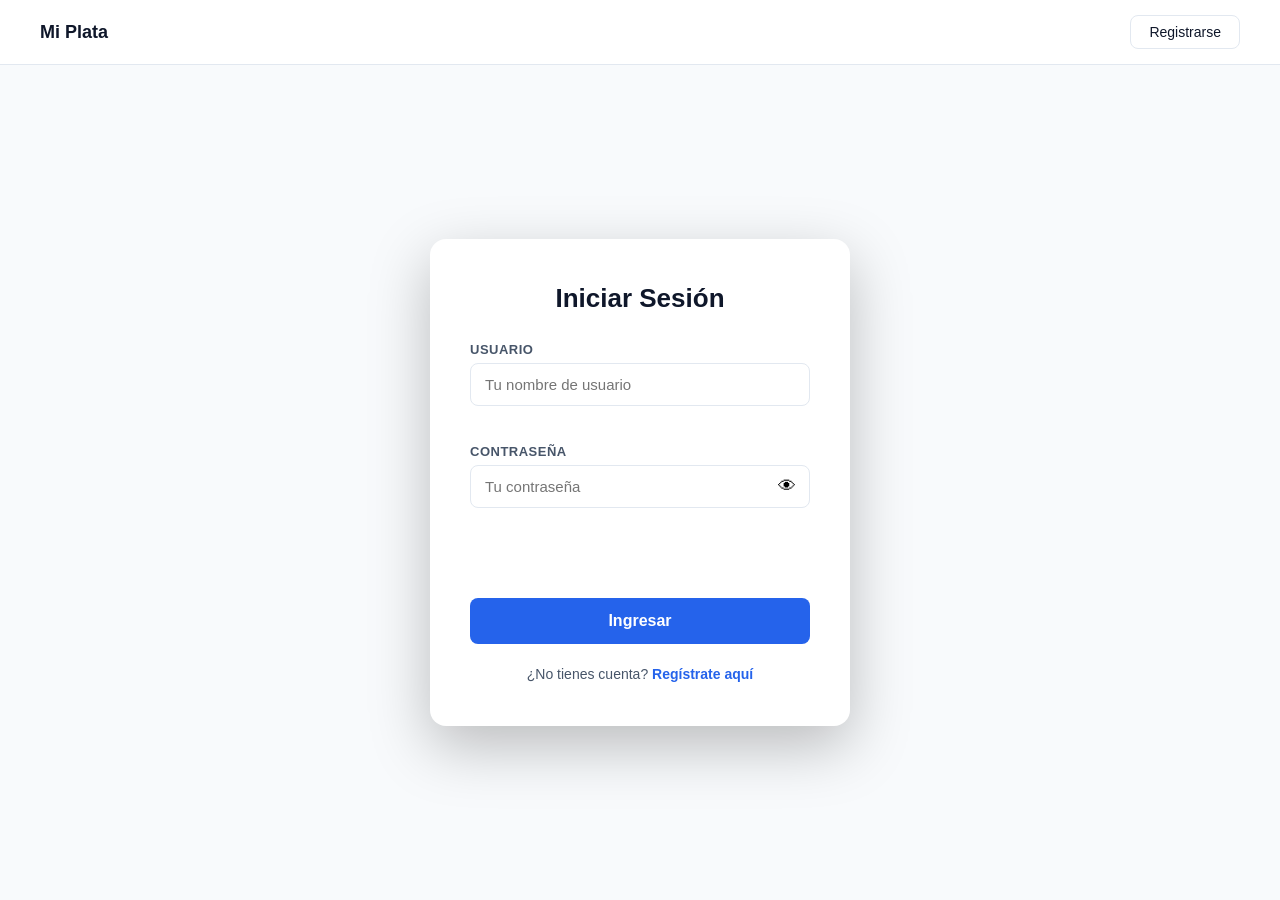
==== Pages/login/login.html @ 141c8330 "App MiPlata" ====
<!DOCTYPE html>
<html lang="es">
<head>
    <meta charset="UTF-8">
    <meta name="viewport" content="width=device-width, initial-scale=1.0">
    <title>Mi Plata - Iniciar Sesión</title>
    <link rel="stylesheet" href="login.css">
</head>
<body>

    <nav>
        <div class="logo"><a href="../index/index.html">Mi Plata</a></div>
        <div class="nav-links">
            <a href="../registro/registro.html">Registrarse</a>
        </div>
    </nav>

    <main>
        <div class="card">
            <h2>Iniciar Sesión</h2>

            <form id="form-login">
                <div class="campo">
                    <label for="usuario">Usuario</label>
                    <input type="text" id="usuario" placeholder="Tu nombre de usuario" required>
                    <span class="error" id="error-usuario"></span>
                </div>

                <div class="campo">
                    <label for="contraseña">Contraseña</label>
                    <div class="input-eye">
                        <input type="password" id="contraseña" placeholder="Tu contraseña" required>
                        <button type="button" class="btn-eye" onclick="togglePassword('contraseña', this)">👁</button>
                    </div>
                    <span class="error" id="error-contrasena"></span>
                </div>

                <div id="contador-intentos" class="contador"></div>

                <button type="submit" class="btn-primary">Ingresar</button>
            </form>

            <p class="link-registro">
                ¿No tienes cuenta?
                <a href="../registro/registro.html">Regístrate aquí</a>
            </p>
        </div>
    </main>

    <script type="module" src="login.js"></script>
</body>
</html>
---- Pages/login/login.css ----
:root {
    --azul: #2563eb;
    --azul-dark: #1d4ed8;
    --blanco: #ffffff;
    --gris-100: #f8fafc;
    --gris-200: #f1f5f9;
    --gris-300: #e2e8f0;
    --gris-texto: #475569;
    --negro: #0f172a;
    --error: #e74c3c;
    --fuente: 'Segoe UI', Arial, sans-serif;
}

* { margin: 0; padding: 0; box-sizing: border-box; }

body {
    font-family: var(--fuente);
    background: var(--gris-100);
    min-height: 100vh;
    display: flex;
    flex-direction: column;
}

/* ── NAVBAR ── */
nav {
    display: flex;
    justify-content: space-between;
    align-items: center;
    background: var(--blanco);
    padding: 0 40px;
    height: 64px;
    box-shadow: 0 1px 0 var(--gris-300);
}

.logo a {
    color: var(--negro);
    font-size: 18px;
    font-weight: 800;
    text-decoration: none;
}

.nav-links a {
    color: var(--negro);
    text-decoration: none;
    padding: 8px 18px;
    border: 1px solid var(--gris-300);
    border-radius: 8px;
    font-size: 14px;
    font-weight: 500;
    transition: all 0.2s;
}

.nav-links a:hover { background: var(--gris-200); }

/* ── MAIN ── */
main {
    flex: 1;
    display: flex;
    align-items: center;
    justify-content: center;
    padding: 40px 20px;
}

/* ── CARD ── */
.card {
    background: var(--blanco);
    border-radius: 16px;
    padding: 44px 40px;
    width: 100%;
    max-width: 420px;
    box-shadow: 0 20px 60px rgba(0,0,0,0.25);
}

.card h2 {
    font-size: 26px;
    color: var(--negro);
    margin-bottom: 28px;
    font-weight: 700;
    text-align: center;
}

/* ── CAMPOS ── */
.campo {
    margin-bottom: 18px;
    display: flex;
    flex-direction: column;
}

.campo label {
    font-size: 13px;
    font-weight: 600;
    color: var(--gris-texto);
    margin-bottom: 6px;
    text-transform: uppercase;
    letter-spacing: 0.5px;
}

.campo input {
    padding: 12px 14px;
    border: 1.5px solid var(--gris-300);
    border-radius: 8px;
    font-size: 15px;
    font-family: var(--fuente);
    transition: border 0.2s;
    outline: none;
    color: var(--negro);
}

.campo input:focus { border-color: var(--azul); }

/* ── OJO ── */
.input-eye {
    position: relative;
    display: flex;
    align-items: center;
}

.input-eye input { flex: 1; padding-right: 44px; }

.btn-eye {
    position: absolute;
    right: 10px;
    background: none;
    border: none;
    cursor: pointer;
    font-size: 18px;
    padding: 4px;
    line-height: 1;
}

/* ── ERRORES ── */
.error {
    font-size: 12px;
    color: var(--error);
    margin-top: 4px;
    min-height: 16px;
}

/* ── CONTADOR ── */
.contador {
    font-size: 13px;
    text-align: center;
    padding: 8px 12px;
    border-radius: 6px;
    margin-bottom: 12px;
    min-height: 36px;
}

.contador.advertencia {
    background: #fff3cd;
    color: #856404;
    border: 1px solid #ffc107;
}

.contador.bloqueado {
    background: #fce8e8;
    color: var(--error);
    border: 1px solid var(--error);
    font-weight: 600;
}

/* ── BOTÓN ── */
.btn-primary {
    width: 100%;
    padding: 14px;
    background: var(--azul);
    color: var(--blanco);
    border: none;
    border-radius: 8px;
    font-size: 16px;
    font-weight: 600;
    cursor: pointer;
    transition: all 0.2s;
    margin-top: 4px;
}

.btn-primary:hover {
    background: var(--azul-dark);
    transform: translateY(-1px);
    box-shadow: 0 4px 14px rgba(37,99,235,0.35);
}

/* ── LINK ── */
.link-registro {
    text-align: center;
    margin-top: 22px;
    font-size: 14px;
    color: var(--gris-texto);
}

.link-registro a {
    color: var(--azul);
    font-weight: 600;
    text-decoration: none;
}

.link-registro a:hover { text-decoration: underline; }

/* ── RESPONSIVE MÓVIL (≤ 500px) ── */
@media (max-width: 500px) {
    nav { padding: 12px 18px; }
    .logo a { font-size: 20px; }
    .nav-links a { padding: 6px 12px; font-size: 13px; }
    main { padding: 24px 16px; }
    .card { padding: 28px 20px; border-radius: 12px; }
    .card h2 { font-size: 22px; margin-bottom: 22px; }
    .campo input { padding: 11px 12px; font-size: 14px; }
    .btn-primary { font-size: 15px; padding: 13px; }
}

/* ── RESPONSIVE MÓVIL PEQUEÑO (≤ 360px) ── */
@media (max-width: 360px) {
    nav { padding: 10px 12px; }
    .card { padding: 22px 14px; }
    .card h2 { font-size: 19px; }
    .campo label { font-size: 11px; }
    .campo input { font-size: 13px; }
}
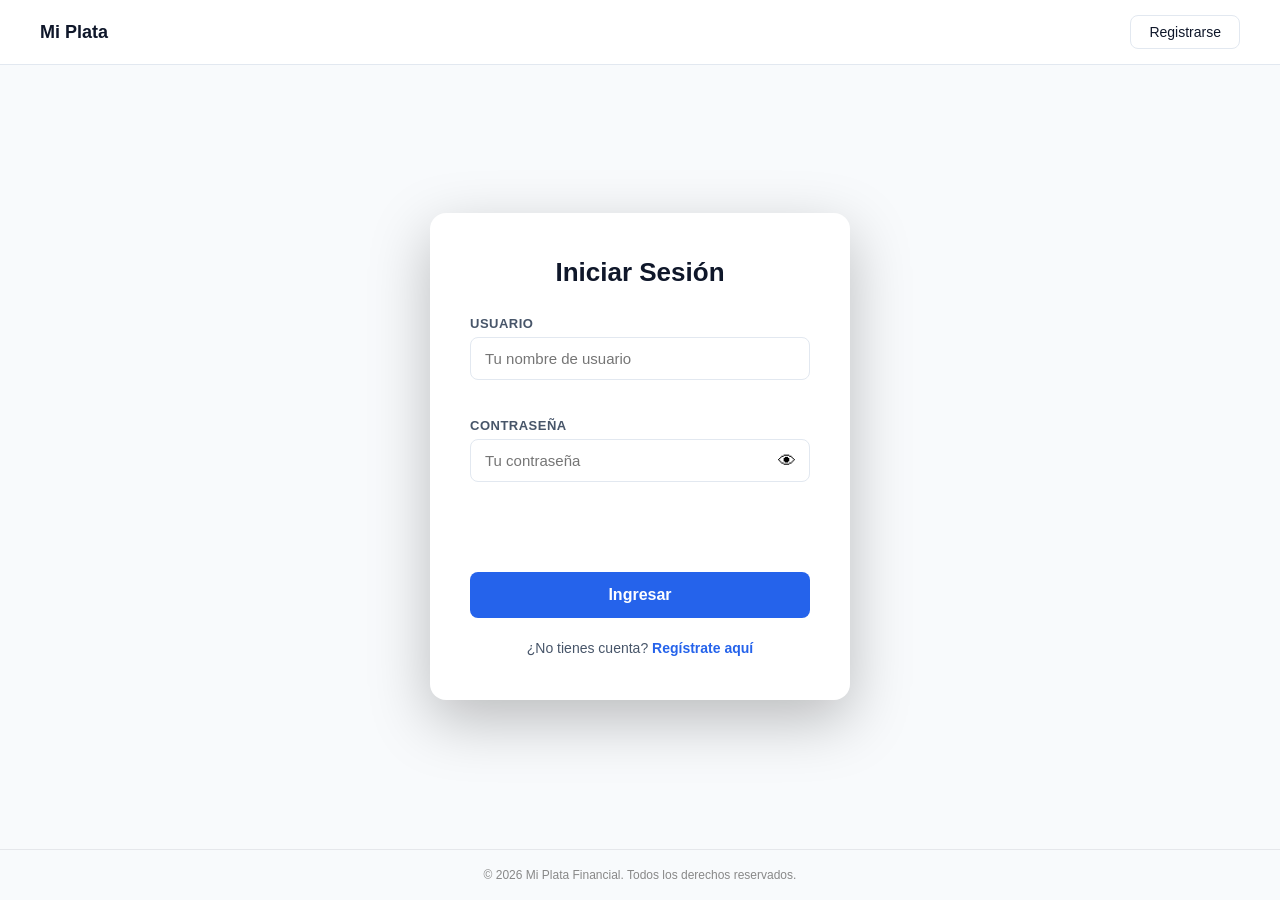
==== commit 3495562f: "Footer Paginas" ====
--- a/Pages/login/login.html
+++ b/Pages/login/login.html
@@ -47,6 +47,10 @@
         </div>
     </main>
 
+    <footer class="footer-simple">
+        <p>© 2026 Mi Plata Financial. Todos los derechos reservados.</p>
+    </footer>
+
     <script type="module" src="login.js"></script>
 </body>
 </html>
--- a/Pages/login/login.css
+++ b/Pages/login/login.css
@@ -216,3 +216,12 @@
     .campo label { font-size: 11px; }
     .campo input { font-size: 13px; }
 }
+
+.footer-simple {
+    text-align: center;
+    padding: 18px;
+    font-size: 12px;
+    color: #888;
+    border-top: 1px solid #e5e7eb;
+    margin-top: auto;
+}
